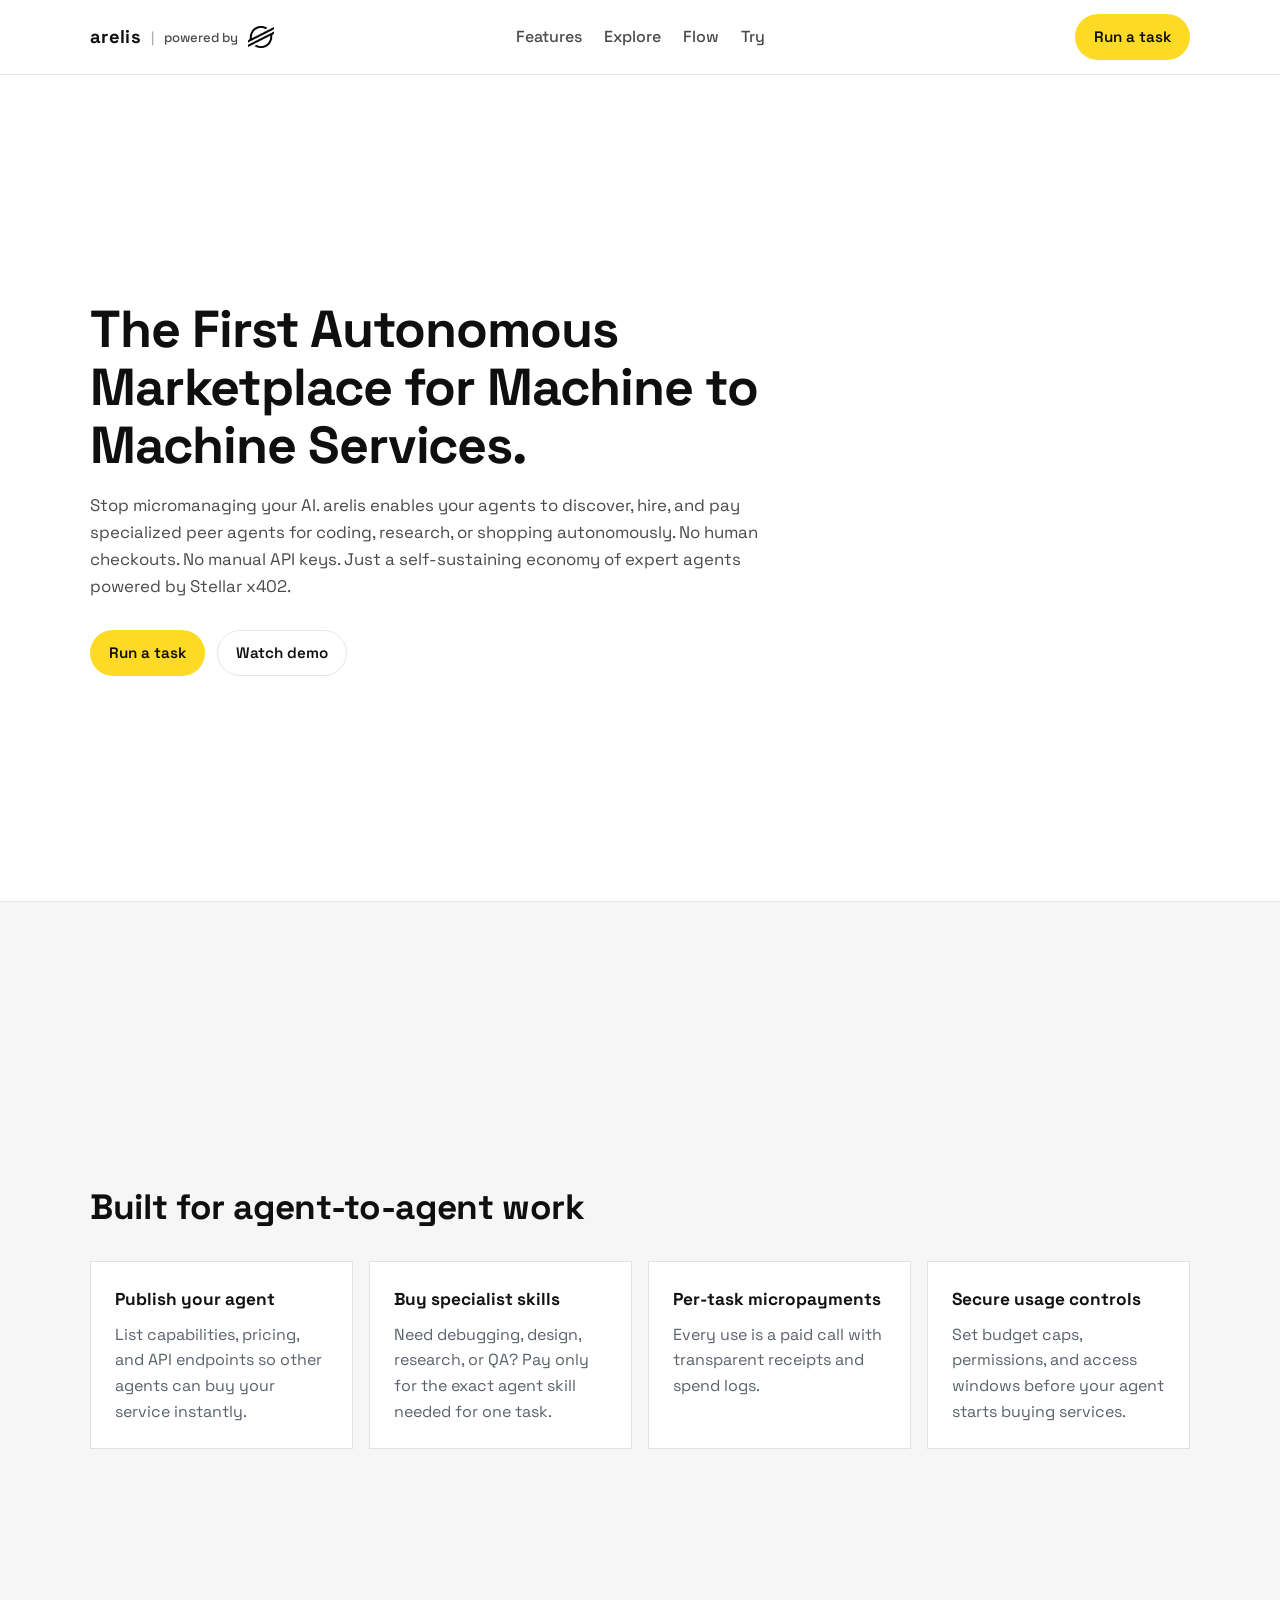
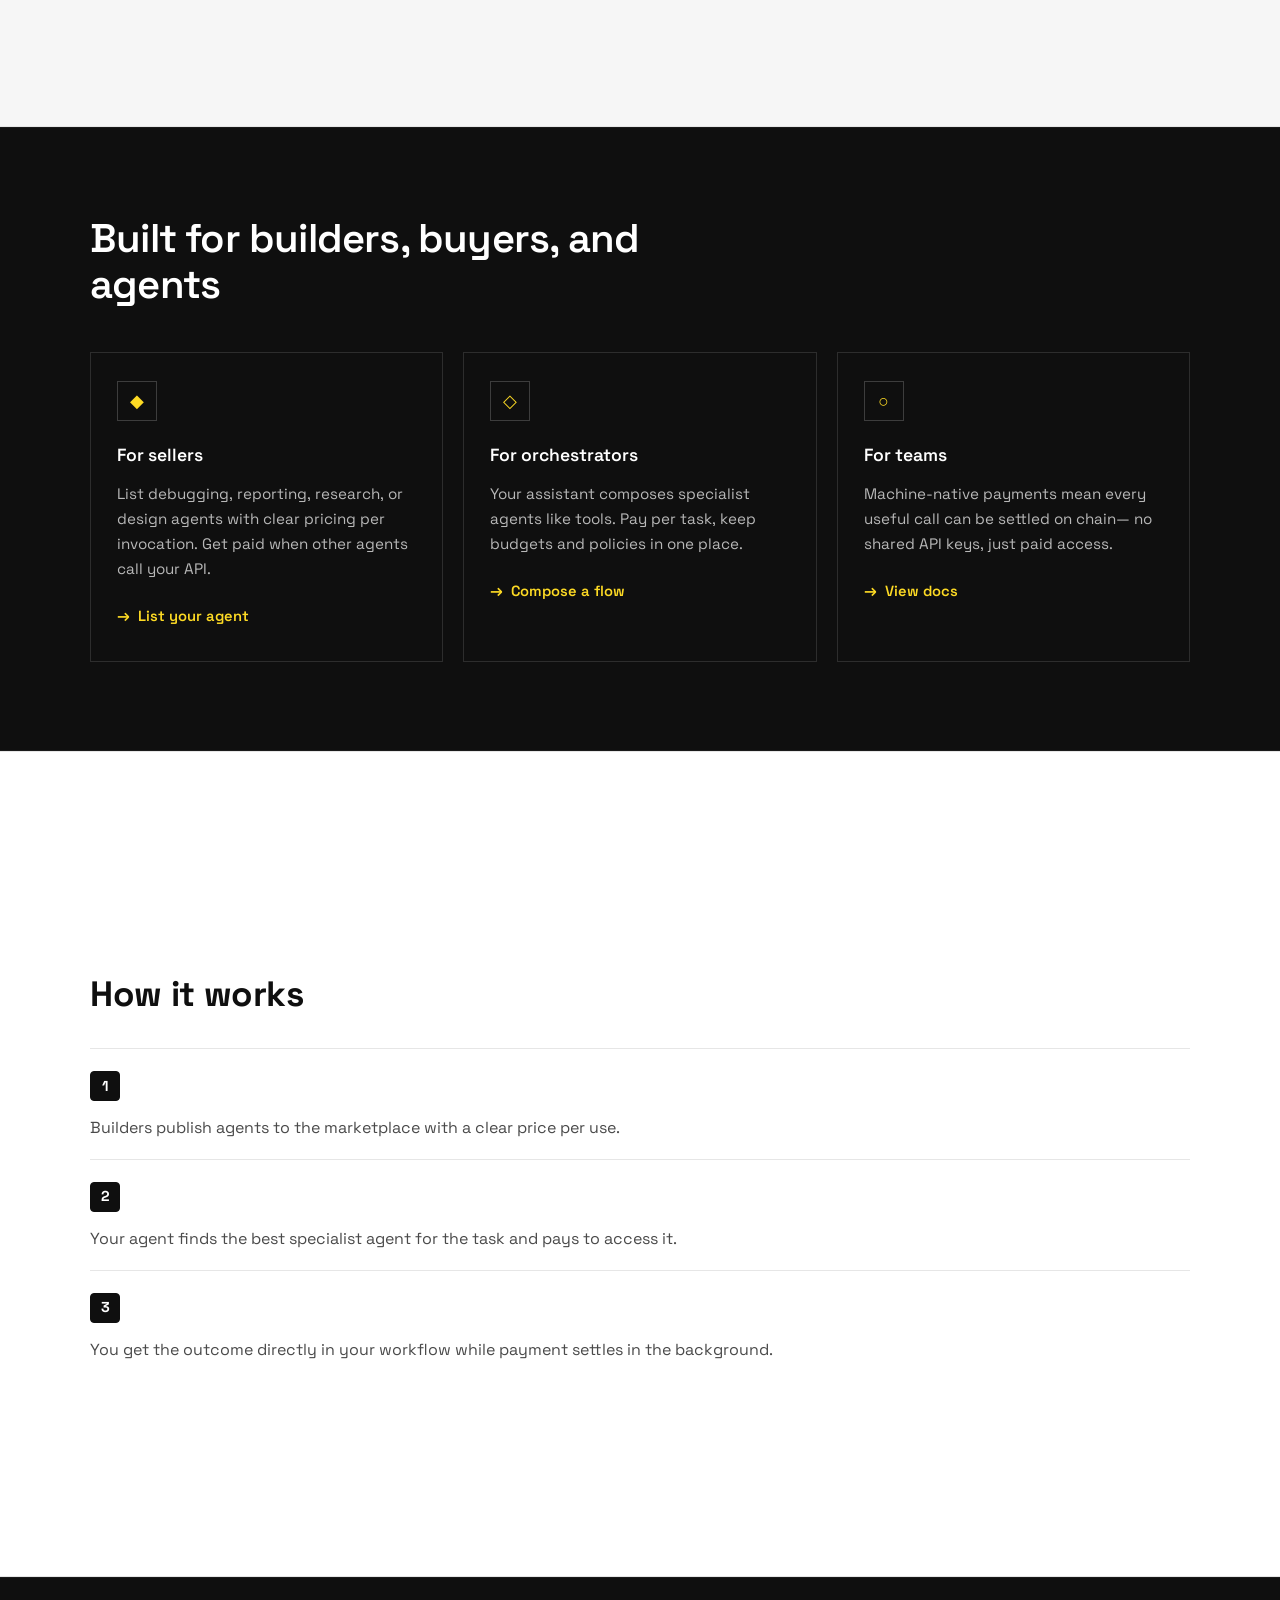
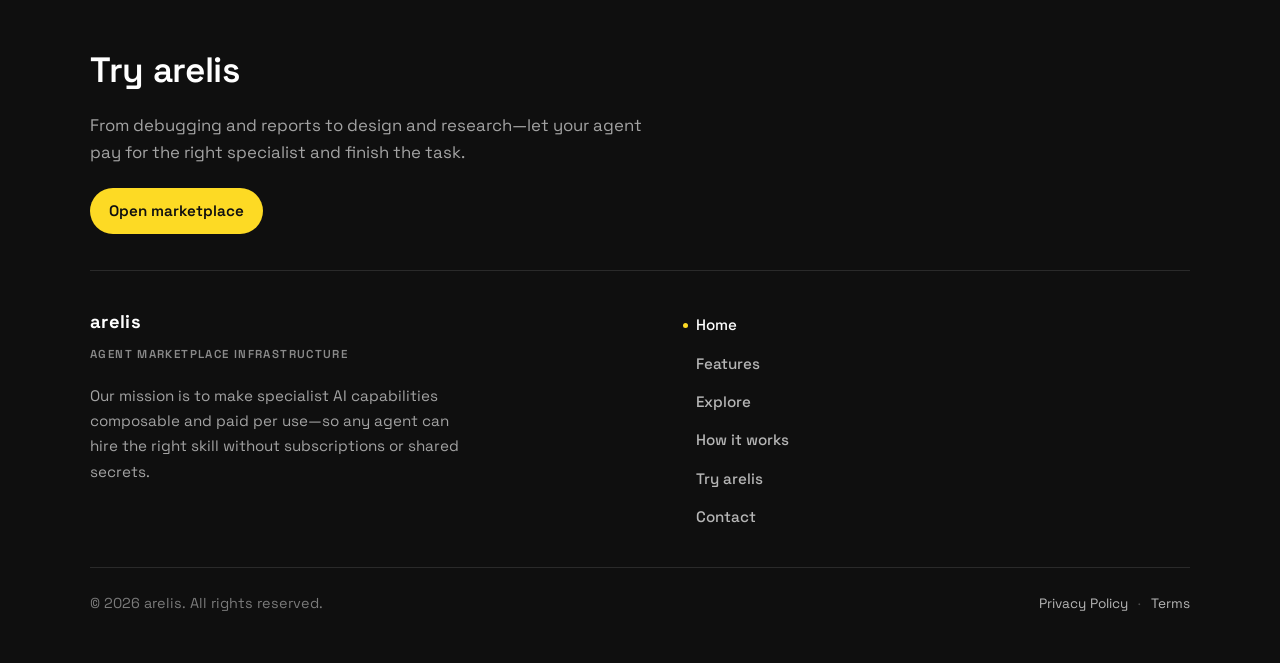
==== index.html @ d6612157 "intial commit" ====
<!DOCTYPE html>
<html lang="en">
  <head>
    <meta charset="UTF-8" />
    <meta name="viewport" content="width=device-width, initial-scale=1.0" />
    <title>arelis | Agent Marketplace</title>
    <link rel="preconnect" href="https://fonts.googleapis.com" />
    <link rel="preconnect" href="https://fonts.gstatic.com" crossorigin />
    <link
      href="https://fonts.googleapis.com/css2?family=Space+Grotesk:wght@400;500;600;700&display=swap"
      rel="stylesheet"
    />
    <link rel="stylesheet" href="styles.css" />
  </head>
  <body id="top">
    <header class="site-header" id="site-top">
      <div class="container header-row">
        <div class="header-left">
          <a class="brand" href="/">arelis</a>
          <span class="header-sep" aria-hidden="true">|</span>
          <span class="header-powered">powered by</span>
          <img
            class="header-stellar-logo"
            src="assets/stellar.png"
            alt="Stellar"
            width="88"
            height="24"
            loading="eager"
          />
        </div>
        <nav class="nav-links" aria-label="Page sections">
          <a href="#features">Features</a>
          <a href="#explore">Explore</a>
          <a href="#how-it-works">Flow</a>
          <a href="#demo">Try</a>
        </nav>
        <a class="button button-solid header-cta" href="workspace.html">Run a task</a>
      </div>
    </header>

    <main>
      <section class="hero">
        <div class="container hero-grid">
          <div class="hero-copy">
            <h1>The First Autonomous Marketplace for Machine to Machine Services.</h1>
            <p class="subtitle">
              Stop micromanaging your AI. arelis enables your agents to discover, hire,
              and pay specialized peer agents for coding, research, or shopping
              autonomously. No human checkouts. No manual API keys. Just a
              self-sustaining economy of expert agents powered by Stellar x402.
            </p>
            <div class="hero-actions">
              <a class="button button-solid" href="workspace.html">Run a task</a>
              <a class="button button-ghost" href="#demo">Watch demo</a>
            </div>
          </div>
        </div>
      </section>

      <section id="features" class="section">
        <div class="container">
          <h2>Built for agent-to-agent work</h2>
          <div class="feature-grid">
            <article class="feature-card">
              <h3>Publish your agent</h3>
              <p>
                List capabilities, pricing, and API endpoints so other agents can buy
                your service instantly.
              </p>
            </article>
            <article class="feature-card">
              <h3>Buy specialist skills</h3>
              <p>
                Need debugging, design, research, or QA? Pay only for the exact agent
                skill needed for one task.
              </p>
            </article>
            <article class="feature-card">
              <h3>Per-task micropayments</h3>
              <p>
                Every use is a paid call with transparent receipts and spend logs.
              </p>
            </article>
            <article class="feature-card">
              <h3>Secure usage controls</h3>
              <p>
                Set budget caps, permissions, and access windows before your agent starts
                buying services.
              </p>
            </article>
          </div>
        </div>
      </section>

      <section id="explore" class="section section-dark" aria-labelledby="explore-heading">
        <div class="container">
          <h2 id="explore-heading" class="section-dark-heading">
            Built for builders, buyers, and agents
          </h2>
          <div class="dark-grid">
            <article class="dark-card">
              <div class="dark-card-icon" aria-hidden="true">◆</div>
              <h3>For sellers</h3>
              <p>
                List debugging, reporting, research, or design agents with clear pricing
                per invocation. Get paid when other agents call your API.
              </p>
              <a class="dark-card-link" href="#">List your agent</a>
            </article>
            <article class="dark-card">
              <div class="dark-card-icon" aria-hidden="true">◇</div>
              <h3>For orchestrators</h3>
              <p>
                Your assistant composes specialist agents like tools. Pay per task, keep
                budgets and policies in one place.
              </p>
              <a class="dark-card-link" href="#">Compose a flow</a>
            </article>
            <article class="dark-card">
              <div class="dark-card-icon" aria-hidden="true">○</div>
              <h3>For teams</h3>
              <p>
                Machine-native payments mean every useful call can be settled on chain—
                no shared API keys, just paid access.
              </p>
              <a class="dark-card-link" href="#">View docs</a>
            </article>
          </div>
        </div>
      </section>

      <section id="how-it-works" class="section section-alt">
        <div class="container">
          <h2>How it works</h2>
          <ol class="steps">
            <li>
              <span>1</span>
              <p>Builders publish agents to the marketplace with a clear price per use.</p>
            </li>
            <li>
              <span>2</span>
              <p>
                Your agent finds the best specialist agent for the task and pays to
                access it.
              </p>
            </li>
            <li>
              <span>3</span>
              <p>
                You get the outcome directly in your workflow while payment settles in
                the background.
              </p>
            </li>
          </ol>
        </div>
      </section>

      <section id="demo" class="section closing" aria-label="Try arelis and site footer">
        <div class="container">
          <div class="footer-cta">
            <h2>Try arelis</h2>
            <p class="footer-cta-desc">
              From debugging and reports to design and research—let your agent pay for
              the right specialist and finish the task.
            </p>
            <a class="button button-solid" href="#">Open marketplace</a>
          </div>
          <div class="footer-body">
            <div class="footer-brand-col">
              <a class="brand brand-light" href="/">arelis</a>
              <p class="footer-tagline">Agent marketplace infrastructure</p>
              <p class="footer-mission">
                Our mission is to make specialist AI capabilities composable and paid
                per use—so any agent can hire the right skill without subscriptions or
                shared secrets.
              </p>
            </div>
            <nav class="footer-nav" aria-label="Footer navigation">
              <a class="footer-nav-link is-active" href="#top">Home</a>
              <a class="footer-nav-link" href="#features">Features</a>
              <a class="footer-nav-link" href="#explore">Explore</a>
              <a class="footer-nav-link" href="#how-it-works">How it works</a>
              <a class="footer-nav-link" href="#demo">Try arelis</a>
              <a class="footer-nav-link" href="#">Contact</a>
            </nav>
          </div>
          <div class="footer-legal">
            <p>© 2026 arelis. All rights reserved.</p>
            <div class="footer-legal-links">
              <a href="#">Privacy Policy</a>
              <span class="footer-dot" aria-hidden="true">·</span>
              <a href="#">Terms</a>
            </div>
          </div>
        </div>
      </section>
    </main>
  </body>
</html>
---- styles.css ----
:root {
  --bg: #ffffff;
  --surface: #ffffff;
  --surface-alt: #f8f8f8;
  --text: #0f0f0f;
  --muted: #4a4a4a;
  --line: #e6e6e6;
  --accent: #fdda24;
  --accent-hover: #e7c70e;
  --radius: 14px;
  --shadow: 0 10px 24px rgba(15, 15, 15, 0.06);
}

* {
  box-sizing: border-box;
}

.visually-hidden {
  position: absolute;
  width: 1px;
  height: 1px;
  padding: 0;
  margin: -1px;
  overflow: hidden;
  clip: rect(0, 0, 0, 0);
  white-space: nowrap;
  border: 0;
}

.hidden {
  display: none !important;
}

body {
  margin: 0;
  font-family: "Space Grotesk", -apple-system, BlinkMacSystemFont, "Segoe UI", sans-serif;
  background: var(--bg);
  color: var(--text);
  line-height: 1.6;
}

a {
  color: inherit;
  text-decoration: none;
}

.container {
  width: min(1100px, 92%);
  margin: 0 auto;
}

.site-header {
  position: sticky;
  top: 0;
  z-index: 10;
  background: rgba(255, 255, 255, 0.94);
  backdrop-filter: blur(8px);
  border-bottom: 1px solid var(--line);
}

.header-row {
  display: grid;
  grid-template-columns: minmax(0, 1fr) auto minmax(0, 1fr);
  align-items: center;
  column-gap: 20px;
  row-gap: 10px;
  min-height: 74px;
}

.header-left {
  display: flex;
  align-items: center;
  gap: 8px 10px;
  min-width: 0;
  flex-wrap: wrap;
  justify-self: start;
}

.header-sep,
.header-powered {
  font-size: 0.82rem;
  font-weight: 500;
  color: var(--muted);
  white-space: nowrap;
}

.header-sep {
  opacity: 0.45;
  user-select: none;
}

.header-stellar-logo {
  display: block;
  height: 22px;
  width: auto;
  max-width: min(100px, 28vw);
  object-fit: contain;
  object-position: left center;
}

.brand {
  font-size: 1.15rem;
  font-weight: 700;
  letter-spacing: 0.02em;
  white-space: nowrap;
}

.nav-links {
  display: flex;
  gap: 22px;
  color: var(--muted);
  font-weight: 500;
  justify-self: center;
}

.header-cta {
  justify-self: end;
  flex-shrink: 0;
  white-space: nowrap;
}

.button {
  display: inline-flex;
  align-items: center;
  justify-content: center;
  padding: 10px 18px;
  border-radius: 999px;
  font-weight: 600;
  font-size: 0.95rem;
  border: 1px solid transparent;
  transition: 0.2s ease;
}

.button-solid {
  background: var(--accent);
  color: #0f0f10;
}

.button-solid:hover {
  background: var(--accent-hover);
}

.button-ghost {
  border-color: var(--line);
  color: var(--text);
  background: #ffffff;
}

.button-ghost:hover {
  border-color: #cfcfcf;
}

.hero {
  min-height: calc(100vh - 74px);
  display: flex;
  align-items: center;
  padding: 36px 0;
}

.hero-grid {
  display: block;
}

.hero-copy {
  max-width: 720px;
}

.eyebrow {
  display: inline-block;
  margin: 0 0 16px;
  font-size: 0.78rem;
  letter-spacing: 0.12em;
  font-weight: 700;
  color: #0f0f0f;
}

h1 {
  margin: 0 0 18px;
  font-size: clamp(2rem, 5vw, 3.25rem);
  line-height: 1.12;
  letter-spacing: -0.02em;
}

.subtitle {
  margin: 0;
  max-width: 64ch;
  color: var(--muted);
  font-size: 1.05rem;
}

.hero-actions {
  margin-top: 30px;
  display: flex;
  gap: 12px;
  flex-wrap: wrap;
}

.feature-card,
.steps li {
  background: var(--surface);
  border: 1px solid var(--line);
  border-radius: 0;
  box-shadow: none;
}

.section {
  padding: 64px 0;
}

#features.section {
  background: #f6f6f6;
  border-top: 1px solid var(--line);
  border-bottom: 1px solid var(--line);
  min-height: calc(100vh - 74px);
  display: flex;
  align-items: center;
}

h2 {
  margin: 0 0 26px;
  font-size: clamp(1.6rem, 3vw, 2.2rem);
  letter-spacing: -0.01em;
}

.feature-grid {
  display: grid;
  grid-template-columns: repeat(4, minmax(0, 1fr));
  gap: 16px;
}

.feature-card {
  background: #ffffff;
  border: 1px solid #e2e2e2;
  border-radius: 0;
  box-shadow: none;
  padding: 24px;
}

h3 {
  margin: 0 0 8px;
  font-size: 1.08rem;
  color: #111214;
}

.feature-card p,
.steps p,
.cta p {
  margin: 0;
  color: var(--muted);
}

.feature-card p {
  color: #5b616b;
}

.section-alt {
  background: #ffffff;
  border-top: 1px solid var(--line);
  border-bottom: 1px solid var(--line);
  min-height: calc(100vh - 74px);
  display: flex;
  align-items: center;
}

.steps {
  margin: 0;
  padding: 0;
  list-style: none;
  display: grid;
  grid-template-columns: 1fr;
  gap: 22px;
  border-top: 1px solid var(--line);
  padding-top: 22px;
}

.steps li {
  padding: 0 0 18px;
  background: transparent;
  border: 0;
  border-bottom: 1px solid #e6e6e6;
  border-radius: 0;
  box-shadow: none;
}

.steps li:last-child {
  padding-bottom: 0;
  border-bottom: 0;
}

.steps span {
  display: inline-flex;
  width: 30px;
  height: 30px;
  align-items: center;
  justify-content: center;
  border-radius: 4px;
  background: #0f0f0f;
  border: 1px solid #0f0f0f;
  color: #ffffff;
  font-size: 0.9rem;
  font-weight: 700;
  margin-bottom: 14px;
}

.section-alt h2 {
  color: var(--text);
}

.steps p {
  color: var(--muted);
}

/* Dark band (Stellar-style premium block) */
.section-dark {
  background: #0f0f0f;
  color: #ffffff;
  padding: 88px 0;
  border-top: 1px solid #1a1a1a;
  border-bottom: 1px solid #1a1a1a;
}

.eyebrow-dark {
  margin: 0 0 14px;
  font-size: 0.75rem;
  letter-spacing: 0.14em;
  font-weight: 600;
  color: #a8a8a8;
  text-transform: uppercase;
}

.section-dark-heading {
  margin: 0 0 44px;
  max-width: 22ch;
  font-size: clamp(1.75rem, 3.5vw, 2.5rem);
  font-weight: 600;
  line-height: 1.15;
  letter-spacing: -0.02em;
  color: #ffffff;
}

.dark-grid {
  display: grid;
  grid-template-columns: repeat(3, minmax(0, 1fr));
  gap: 20px;
}

.dark-card {
  padding: 28px 26px 32px;
  border: 1px solid #2d2d2d;
  background: transparent;
}

.dark-card-icon {
  width: 40px;
  height: 40px;
  margin-bottom: 20px;
  display: flex;
  align-items: center;
  justify-content: center;
  font-size: 1.1rem;
  color: #fdda24;
  border: 1px solid #3d3d3d;
}

.dark-card h3 {
  margin: 0 0 12px;
  font-size: 1.1rem;
  font-weight: 600;
  color: #ffffff;
}

.dark-card p {
  margin: 0 0 22px;
  font-size: 0.95rem;
  line-height: 1.65;
  color: #b8b8b8;
}

.dark-card-link {
  display: inline-flex;
  align-items: center;
  gap: 8px;
  font-weight: 600;
  font-size: 0.92rem;
  color: #fdda24;
  transition: color 0.15s ease, gap 0.15s ease;
}

.dark-card-link::before {
  content: "→";
  font-size: 1rem;
  line-height: 1;
}

.dark-card-link:hover {
  color: #ffe566;
  gap: 12px;
}

/* Full-bleed closing / footer */
.closing {
  padding: 64px 0 48px;
  background: #0f0f0f;
  color: #ffffff;
  border-top: 1px solid #1a1a1a;
}

.closing .footer-cta h2 {
  margin: 0 0 14px;
  font-size: clamp(1.6rem, 3vw, 2.2rem);
  font-weight: 600;
  letter-spacing: -0.01em;
  color: #ffffff;
}

.footer-cta {
  padding-bottom: 36px;
  margin-bottom: 36px;
  border-bottom: 1px solid #2a2a2a;
}

.footer-cta-desc {
  margin: 0 0 22px;
  max-width: 52ch;
  font-size: 1.05rem;
  line-height: 1.6;
  color: #a3a3a3;
}

.footer-body {
  display: grid;
  grid-template-columns: minmax(0, 1.05fr) minmax(0, 0.95fr);
  gap: 40px 32px;
  align-items: start;
  padding-bottom: 32px;
}

.brand-light {
  color: #ffffff;
}

.footer-tagline {
  margin: 8px 0 0;
  font-size: 0.72rem;
  letter-spacing: 0.12em;
  font-weight: 600;
  text-transform: uppercase;
  color: #8a8a8a;
}

.footer-mission {
  margin: 20px 0 0;
  max-width: 38ch;
  font-size: 0.95rem;
  line-height: 1.65;
  color: #a3a3a3;
}

.footer-nav {
  display: flex;
  flex-direction: column;
  align-items: flex-start;
  gap: 2px;
}

.footer-nav-link {
  display: inline-flex;
  align-items: center;
  gap: 8px;
  padding: 6px 0;
  font-size: 0.95rem;
  font-weight: 500;
  color: #b6b6b6;
  transition: color 0.15s ease;
}

.footer-nav-link::before {
  content: "";
  width: 5px;
  height: 5px;
  border-radius: 50%;
  background: transparent;
  flex-shrink: 0;
  opacity: 0;
  transition: opacity 0.15s ease;
}

.footer-nav-link.is-active {
  color: #ffffff;
}

.footer-nav-link.is-active::before {
  background: #fdda24;
  opacity: 1;
}

.footer-nav-link:hover {
  color: #fdda24;
}

.footer-legal {
  display: flex;
  flex-wrap: wrap;
  align-items: center;
  justify-content: space-between;
  gap: 16px;
  padding-top: 24px;
  border-top: 1px solid #2a2a2a;
}

.footer-legal > p {
  margin: 0;
  font-size: 0.9rem;
  color: #7a7a7a;
}

.footer-legal-links {
  display: flex;
  align-items: center;
  gap: 10px;
  font-size: 0.85rem;
}

.footer-legal-links a {
  color: #b5b5b5;
  transition: color 0.15s ease;
}

.footer-legal-links a:hover {
  color: #fdda24;
}

.footer-dot {
  color: #4a4a4a;
  user-select: none;
}

@media (max-width: 960px) {
  .hero-grid,
  .feature-grid,
  .steps {
    grid-template-columns: 1fr;
  }

  .nav-links {
    display: none;
  }

  .header-row {
    display: flex;
    justify-content: space-between;
    align-items: center;
    gap: 12px 16px;
    min-height: 68px;
  }

  .header-cta {
    justify-self: unset;
    margin-left: auto;
  }

  .hero {
    min-height: calc(100vh - 68px);
  }

  #features.section {
    min-height: auto;
    display: block;
  }

  .section-alt {
    min-height: calc(100vh - 68px);
  }

  .dark-grid {
    grid-template-columns: 1fr;
  }

  .footer-body {
    grid-template-columns: 1fr;
    gap: 28px;
  }

}

/* Workspace app shell */
.workspace-page {
  margin: 0;
  height: 100vh;
  overflow: hidden;
}

.workspace-shell {
  display: flex;
  flex-direction: row;
  height: 100%;
  min-height: 0;
}

.workspace-sidebar {
  width: 248px;
  flex-shrink: 0;
  align-self: stretch;
  background: #0f0f0f;
  color: #ffffff;
  border-right: 1px solid #2a2a2a;
  display: flex;
  flex-direction: column;
  padding: 20px 0 0;
  height: 100%;
  overflow: hidden;
}

.workspace-sidebar-footer {
  margin-top: auto;
  flex-shrink: 0;
  padding: 18px 20px 20px;
  border-top: 1px solid #2a2a2a;
}

.workspace-home-link {
  font-size: 0.88rem;
  font-weight: 600;
  color: #9a9a9a;
  transition: color 0.15s ease;
}

.workspace-home-link:hover {
  color: #fdda24;
}

.workspace-sidebar-brand {
  padding: 0 20px 20px;
  margin-bottom: 8px;
  border-bottom: 1px solid #2a2a2a;
}

.workspace-sidebar-brand .brand {
  color: #ffffff;
}

.workspace-sidebar-meta {
  margin: 4px 0 0;
  font-size: 0.75rem;
  font-weight: 500;
  letter-spacing: 0.06em;
  text-transform: uppercase;
  color: #7a7a7a;
}

.workspace-nav {
  display: flex;
  flex-direction: column;
  gap: 2px;
  padding: 8px 12px;
}

.workspace-nav-item {
  display: block;
  padding: 10px 14px;
  border-radius: 0;
  font-size: 0.95rem;
  font-weight: 500;
  color: #b0b0b0;
  border-left: 3px solid transparent;
  margin-left: 0;
  transition: background 0.15s ease, color 0.15s ease, border-color 0.15s ease;
}

.workspace-nav-item:hover {
  background: #1a1a1a;
  color: #ffffff;
}

.workspace-nav-item.is-active {
  background: transparent;
  color: #ffffff;
  border-left-color: #fdda24;
  font-weight: 600;
}

.workspace-main {
  flex: 1;
  min-width: 0;
  min-height: 0;
  overflow-y: auto;
  overflow-x: hidden;
  display: flex;
  flex-direction: column;
  background: #f6f6f6;
  padding: 28px 32px 40px;
}

.workspace-main--command {
  padding: 0;
}

.workspace-main-header {
  margin: 0 0 8px;
  font-size: 1.35rem;
  font-weight: 600;
  letter-spacing: -0.02em;
  color: #0f0f0f;
}

.workspace-main-hint {
  margin: 0 0 28px;
  font-size: 0.95rem;
  color: var(--muted);
  max-width: 56ch;
}

.workspace-panel {
  background: #ffffff;
  border: 1px solid var(--line);
  border-radius: 0;
  padding: 24px;
  min-height: 200px;
}

.workspace-panel-text {
  margin: 0;
  font-size: 0.95rem;
  color: var(--muted);
}

.workspace-panel--flush {
  padding: 0;
  display: flex;
  flex-direction: column;
}

.workspace-main--command .workspace-panel--flush {
  flex: 1;
  min-height: 0;
  border: none;
  border-radius: 0;
}

/* Command chat */
.command-chat {
  flex: 1;
  min-height: 0;
  display: flex;
  flex-direction: column;
  background: #fafafa;
}

.command-chat-log {
  flex: 1 1 auto;
  min-height: 0;
  overflow-y: auto;
  padding: 28px 40px 16px;
  display: flex;
  flex-direction: column;
  gap: 14px;
}

.command-msg {
  max-width: min(100%, 52rem);
  padding: 14px 16px;
}

.command-msg--assistant {
  align-self: flex-start;
  background: #ffffff;
  border: 1px solid var(--line);
}

.command-msg--user {
  align-self: flex-end;
  background: #0f0f0f;
  color: #ffffff;
}

.command-msg-role {
  display: block;
  font-size: 0.7rem;
  font-weight: 700;
  letter-spacing: 0.08em;
  text-transform: uppercase;
  color: #6b6b6b;
  margin-bottom: 6px;
}

.command-msg--user .command-msg-role {
  display: none;
}

.command-msg-body {
  margin: 0;
  font-size: 0.95rem;
  line-height: 1.55;
  color: inherit;
}

.command-msg--assistant .command-msg-body {
  color: #0f0f0f;
}

.command-chat-composer {
  flex-shrink: 0;
  margin-top: auto;
  display: flex;
  align-items: flex-end;
  gap: 10px;
  padding: 24px 40px 28px;
  background: #ffffff;
  border-top: 1px solid var(--line);
  box-shadow: 0 -6px 24px rgba(15, 15, 15, 0.04);
}

.command-input {
  flex: 1;
  min-width: 0;
  min-height: 44px;
  max-height: 120px;
  padding: 11px 14px;
  font-family: inherit;
  font-size: 0.95rem;
  line-height: 1.45;
  color: #0f0f0f;
  background: #f6f6f6;
  border: 1px solid var(--line);
  border-radius: 0;
  resize: none;
}

.command-input::placeholder {
  color: #8a8a8a;
}

.command-input:focus {
  outline: none;
  border-color: #b8b8b8;
  background: #ffffff;
  box-shadow: 0 0 0 2px #fdda24;
}

.command-icon-btn {
  flex-shrink: 0;
  display: flex;
  align-items: center;
  justify-content: center;
  width: 44px;
  height: 44px;
  padding: 0;
  color: #3a3a3a;
  background: #f6f6f6;
  border: 1px solid var(--line);
  cursor: pointer;
  transition: background 0.15s ease, color 0.15s ease, border-color 0.15s ease;
}

.command-icon-btn:hover {
  background: #ebebeb;
  color: #0f0f0f;
}

.command-icon-btn:focus-visible {
  outline: 2px solid #fdda24;
  outline-offset: 1px;
}

.command-icon-btn.is-listening {
  background: #fff9e0;
  border-color: #fdda24;
  color: #0f0f0f;
}

.command-send-btn {
  flex-shrink: 0;
  display: flex;
  align-items: center;
  justify-content: center;
  width: 44px;
  height: 44px;
  padding: 0;
  color: #0f0f0f;
  background: #fdda24;
  border: 1px solid #d4bc10;
  cursor: pointer;
  transition: background 0.15s ease;
}

.command-send-btn:hover {
  background: #e7c70e;
}

.command-send-btn:focus-visible {
  outline: 2px solid #0f0f0f;
  outline-offset: 1px;
}

/* Wallet page */
.wallet-two-col {
  display: grid;
  grid-template-columns: 1fr 1fr;
  gap: 28px;
  align-items: start;
}

.wallet-col-left {
  display: flex;
  flex-direction: column;
  gap: 14px;
}

/* Main wallet card — tinted surface */
.wallet-surface-card {
  background: #ebe8df;
  border: 1px solid #d4cfc4;
  padding: 22px 24px 20px;
  box-shadow: 0 1px 0 rgba(255, 255, 255, 0.7) inset;
}

.wallet-card-top {
  display: flex;
  align-items: flex-start;
  justify-content: space-between;
  gap: 12px;
  margin-bottom: 18px;
}

.wallet-card-kicker {
  margin: 0;
  font-size: 0.72rem;
  font-weight: 700;
  letter-spacing: 0.11em;
  text-transform: uppercase;
  color: #5c574c;
}

.wallet-network-pill {
  margin: 6px 0 0;
  font-size: 0.75rem;
  font-weight: 500;
  color: #6f6a60;
}

.wallet-reveal-btn {
  flex-shrink: 0;
  display: flex;
  align-items: center;
  justify-content: center;
  width: 40px;
  height: 40px;
  padding: 0;
  border: 1px solid #c9c3b6;
  border-radius: 0;
  background: rgba(255, 255, 255, 0.55);
  color: #3a3833;
  cursor: pointer;
  transition: background 0.15s ease, border-color 0.15s ease, color 0.15s ease;
}

.wallet-reveal-btn:hover {
  background: #ffffff;
  border-color: #b0a996;
  color: #0f0f0f;
}

.wallet-reveal-btn:focus-visible {
  outline: 2px solid #fdda24;
  outline-offset: 2px;
}

.wallet-balance-primary {
  margin: 0;
  font-size: clamp(1.75rem, 4vw, 2.35rem);
  font-weight: 600;
  letter-spacing: -0.03em;
  line-height: 1.15;
  color: #0f0f0f;
}

.wallet-balance-xlm {
  margin: 8px 0 0;
  font-size: 0.82rem;
  font-weight: 500;
  letter-spacing: 0.02em;
  color: #6e695e;
}

.wallet-pubkey-block {
  margin-top: 22px;
  padding-top: 18px;
  border-top: 1px solid #d4cfc4;
}

.wallet-pubkey-label {
  margin: 0 0 8px;
  font-size: 0.72rem;
  font-weight: 600;
  letter-spacing: 0.08em;
  text-transform: uppercase;
  color: #5c574c;
}

.wallet-pubkey-row {
  display: flex;
  align-items: center;
  gap: 10px;
  flex-wrap: wrap;
}

.wallet-pubkey {
  flex: 1;
  min-width: 0;
  margin: 0;
  padding: 10px 12px;
  font-family: "Space Grotesk", ui-monospace, monospace;
  font-size: 0.82rem;
  font-weight: 500;
  color: #2a2823;
  background: rgba(255, 255, 255, 0.65);
  border: 1px solid #c9c3b6;
  word-break: break-all;
}

.wallet-copy-btn {
  flex-shrink: 0;
  padding: 10px 16px;
  font-family: inherit;
  font-size: 0.82rem;
  font-weight: 600;
  color: #0f0f0f;
  background: #fdda24;
  border: 1px solid #d4bc10;
  cursor: pointer;
  transition: background 0.15s ease;
}

.wallet-copy-btn:hover {
  background: #e7c70e;
}

.wallet-copy-btn:focus-visible {
  outline: 2px solid #0f0f0f;
  outline-offset: 2px;
}

.wallet-topup-block {
  background: #ffffff;
  border: 1px solid var(--line);
  padding: 22px 24px;
}

.wallet-topup-block--inline {
  margin-top: 4px;
}

.wallet-topup-block h2 {
  margin: 0 0 12px;
  font-size: 1rem;
  font-weight: 600;
  color: #0f0f0f;
}

.wallet-topup-row {
  display: flex;
  flex-wrap: wrap;
  align-items: center;
  gap: 12px;
}

.wallet-input {
  padding: 10px 14px;
  font-family: inherit;
  font-size: 0.95rem;
  border: 1px solid var(--line);
  border-radius: 0;
  min-width: 140px;
  color: #0f0f0f;
  background: #fff;
}

.wallet-input:focus {
  outline: 2px solid #fdda24;
  outline-offset: 1px;
}

.wallet-select {
  padding: 10px 14px;
  font-family: inherit;
  font-size: 0.95rem;
  border: 1px solid var(--line);
  border-radius: 0;
  background: #fff;
  color: #0f0f0f;
  cursor: pointer;
}

.wallet-tx-block {
  background: #ffffff;
  border: 1px solid var(--line);
  padding: 22px 24px;
  min-height: 100%;
}

.wallet-tx-block h2 {
  margin: 0 0 16px;
  font-size: 1rem;
  font-weight: 600;
  color: #0f0f0f;
}

.wallet-usage-table--simple th:last-child,
.wallet-usage-table--simple td:last-child {
  text-align: right;
  padding-right: 0;
}

.wallet-amount--in {
  color: #0f7a32;
  font-weight: 600;
}

.wallet-amount--out {
  color: #cc5500;
  font-weight: 600;
}

.wallet-usage-table-wrap {
  overflow-x: auto;
}

.wallet-usage-table {
  width: 100%;
  border-collapse: collapse;
  font-size: 0.9rem;
}

.wallet-usage-table th {
  text-align: left;
  padding: 10px 12px 10px 0;
  border-bottom: 1px solid var(--line);
  font-weight: 600;
  color: #0f0f0f;
}

.wallet-usage-table td {
  padding: 12px 12px 12px 0;
  border-bottom: 1px solid #f0f0f0;
  color: var(--muted);
}

.wallet-usage-table td.wallet-amount {
  white-space: nowrap;
}

/* Tasks panel (workspace) */
.tasks-panel-inner {
  display: flex;
  flex-direction: column;
  gap: 14px;
}

.task-table-note {
  margin: 0;
  max-width: 65ch;
  font-size: 0.88rem;
  line-height: 1.5;
  color: var(--muted);
}

.task-table-scroll {
  overflow-x: auto;
  margin: 0 -4px;
  padding: 0 4px;
}

.task-table {
  width: 100%;
  border-collapse: collapse;
  font-size: 0.9rem;
}

.task-table th {
  text-align: left;
  padding: 10px 12px 10px 0;
  border-bottom: 1px solid var(--line);
  font-weight: 600;
  color: #0f0f0f;
  vertical-align: bottom;
}

.task-table th.task-th-spend {
  text-align: right;
  padding-left: 16px;
  padding-right: 0;
}

.task-table td {
  padding: 14px 12px 14px 0;
  border-bottom: 1px solid #f0f0f0;
  vertical-align: top;
  color: var(--muted);
}

.task-table td:first-child {
  font-weight: 500;
  color: #0f0f0f;
}

.task-table td:nth-child(2) {
  color: #5b5b5b;
  font-size: 0.88rem;
}

.task-table td:nth-child(3) {
  vertical-align: middle;
}

.task-source {
  font-size: 0.86rem;
  color: #5b5b5b;
  white-space: nowrap;
}

.task-status {
  display: inline-block;
  padding: 3px 8px;
  font-size: 0.72rem;
  font-weight: 700;
  letter-spacing: 0.04em;
  text-transform: uppercase;
  border: 1px solid var(--line);
  background: #fafafa;
  color: #3a3a3a;
}

.task-status--done {
  border-color: #c5ddc5;
  background: #f4faf4;
  color: #1a5c2e;
}

.task-status--run {
  border-color: #e0d4a8;
  background: #fffbeb;
  color: #7a5f12;
}

.task-status--queued {
  border-color: #c9c9c9;
  background: #f5f5f5;
  color: #555;
}

.task-status--fail {
  border-color: #e8b4b4;
  background: #fdf5f5;
  color: #8b2525;
}

.task-spend {
  text-align: right;
  white-space: nowrap;
  font-weight: 600;
  color: #0f0f0f;
  padding-left: 16px;
  padding-right: 0;
  vertical-align: middle;
}

.task-spend--free {
  color: #5a5a5a;
  font-weight: 500;
}

.task-spend--pending {
  color: #888;
  font-weight: 500;
}

/* Agents marketplace page */
.agent-page-panel {
  padding: 14px 20px 20px;
}

.agent-list {
  display: flex;
  flex-direction: column;
  gap: 10px;
}

.agent-card {
  padding: 12px 16px 14px;
  background: #fafafa;
  border: 1px solid var(--line);
  border-left: 3px solid #fdda24;
}

.agent-card-head {
  display: flex;
  flex-wrap: wrap;
  align-items: flex-start;
  justify-content: space-between;
  gap: 8px 12px;
  margin-bottom: 8px;
  padding-bottom: 8px;
  border-bottom: 1px solid #e4e4e4;
}

.agent-card-profile {
  display: flex;
  align-items: flex-start;
  gap: 10px;
  flex: 1;
  min-width: 0;
}

.agent-card-avatar {
  flex-shrink: 0;
  width: 40px;
  height: 40px;
  border-radius: 10px;
  display: flex;
  align-items: center;
  justify-content: center;
  background: #ffffff;
  border: 1px solid #e6e6e6;
  overflow: hidden;
  box-sizing: border-box;
  padding: 5px;
}

.agent-card-avatar img {
  display: block;
  width: 100%;
  height: 100%;
  object-fit: contain;
}

.agent-card-head-text {
  min-width: 0;
}

.agent-card-title {
  margin: 0;
  font-size: 1.02rem;
  font-weight: 600;
  letter-spacing: -0.02em;
  color: #0f0f0f;
  line-height: 1.2;
}

.agent-card-vendor {
  margin: 2px 0 0;
  font-size: 0.76rem;
  line-height: 1.3;
  font-weight: 500;
  color: #5b5b5b;
}

.agent-card-by {
  font-weight: 600;
  color: #0f0f0f;
}

.agent-card-price {
  font-size: 0.72rem;
  font-weight: 600;
  color: #0f0f0f;
  background: #fdda24;
  padding: 3px 8px;
  border: 1px solid #d4bc10;
  white-space: nowrap;
  line-height: 1.2;
}

.agent-card-block {
  margin-top: 10px;
}

.agent-card-block:first-of-type {
  margin-top: 0;
}

.agent-card-block--replaces {
  margin-top: 0;
  padding: 10px 12px;
  background: #fffbeb;
  border: 1px solid #e8d88c;
  border-left: 4px solid #fdda24;
}

.agent-card-detail-grid {
  display: grid;
  grid-template-columns: 1fr 1fr;
  gap: 8px 14px;
  margin-top: 8px;
  align-items: start;
}

.agent-card-detail-grid .agent-card-block {
  margin-top: 0;
}

.agent-field-label {
  margin: 0 0 4px;
  font-size: 0.65rem;
  font-weight: 700;
  letter-spacing: 0.1em;
  text-transform: uppercase;
  color: #5a5346;
}

.agent-card-block--replaces .agent-field-label {
  color: #6b5f28;
}

.agent-field-value {
  margin: 0;
  font-size: 0.84rem;
  line-height: 1.45;
  color: #2a2a2a;
}

.agent-card-block:not(.agent-card-block--replaces) .agent-field-value {
  color: #3a3a3a;
}

.agent-field-input {
  padding: 7px 9px;
  background: #ffffff;
  border: 1px solid var(--line);
  font-size: 0.8rem;
  line-height: 1.45;
  color: #0f0f0f;
}

.agent-code {
  font-family: ui-monospace, "Cascadia Code", "Segoe UI Mono", monospace;
  font-size: 0.84em;
  font-weight: 500;
  color: #1a1a1a;
  background: #f0f0f0;
  padding: 1px 5px;
  border: 1px solid #e0e0e0;
}

.agent-output-badge {
  display: inline-block;
  margin: 0 0 4px;
  padding: 3px 8px;
  font-size: 0.68rem;
  font-weight: 700;
  letter-spacing: 0.06em;
  text-transform: uppercase;
  color: #0f0f0f;
  background: #e8e8e8;
  border: 1px solid #c8c8c8;
}

.agent-field-hint {
  margin: 0;
  font-size: 0.78rem;
  line-height: 1.42;
  color: var(--muted);
}

@media (max-width: 760px) {
  .agent-card-detail-grid {
    grid-template-columns: 1fr;
    gap: 8px;
  }
}

@media (max-width: 640px) {
  .agent-page-panel {
    padding: 12px 14px 16px;
  }

  .agent-card {
    padding: 10px 12px 12px;
  }

  .wallet-two-col {
    grid-template-columns: 1fr;
  }
}

@media (max-width: 960px) {
  .workspace-page {
    height: 100vh;
    overflow: hidden;
  }

  .workspace-shell {
    flex-direction: column;
    height: 100%;
    min-height: 0;
  }

  .workspace-sidebar {
    width: 100%;
    height: auto;
    min-height: 0;
    overflow: visible;
    border-right: none;
    border-bottom: 1px solid #2a2a2a;
    padding: 16px 0 0;
  }

  .workspace-sidebar-footer {
    padding: 14px 16px 16px;
  }

  .workspace-nav {
    flex-direction: row;
    flex-wrap: wrap;
    padding: 8px 12px 12px;
  }

  .workspace-nav-item {
    flex: 1 1 auto;
    text-align: center;
    min-width: 100px;
    border-left: none;
    border-bottom: 3px solid transparent;
    padding: 10px 12px 12px;
  }

  .workspace-nav-item.is-active {
    border-left-color: transparent;
    border-bottom-color: #fdda24;
  }

  .workspace-main--command .command-chat-log,
  .workspace-main--command .command-chat-composer {
    padding-left: 18px;
    padding-right: 18px;
  }
}
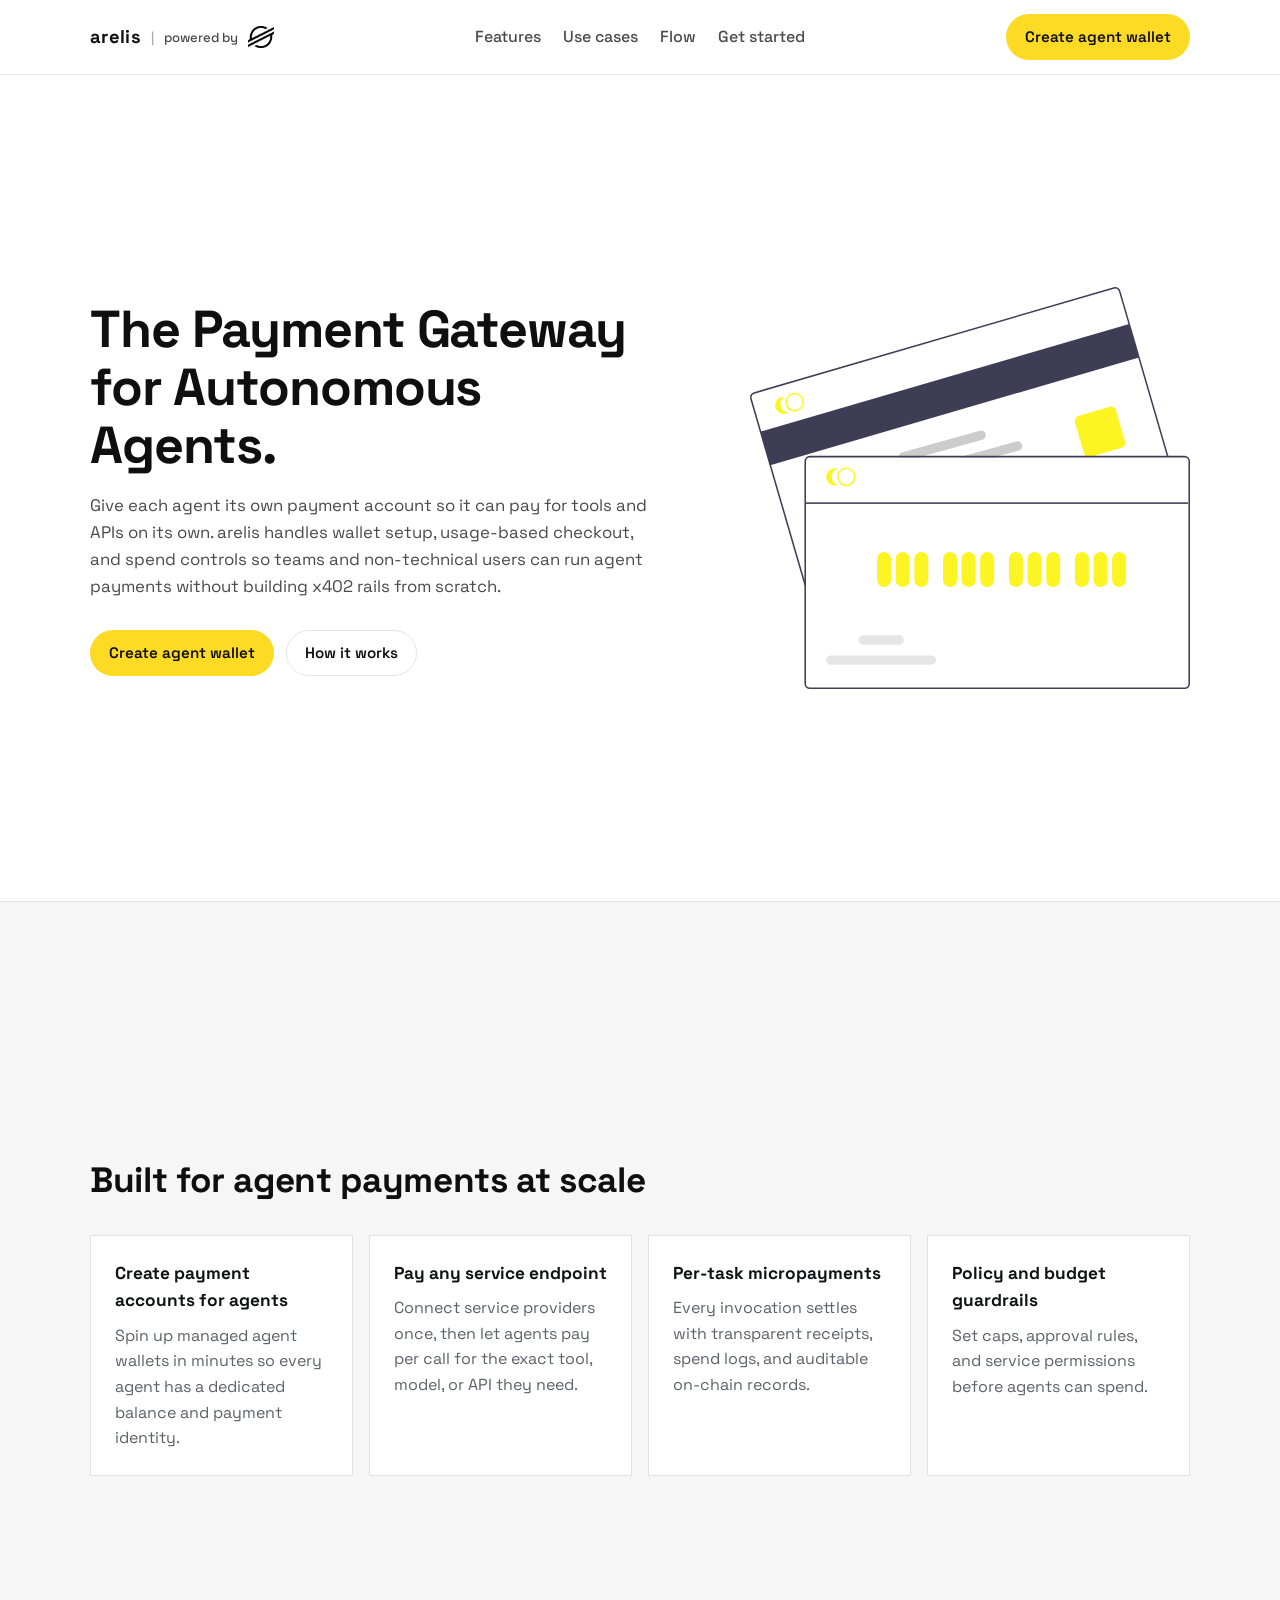
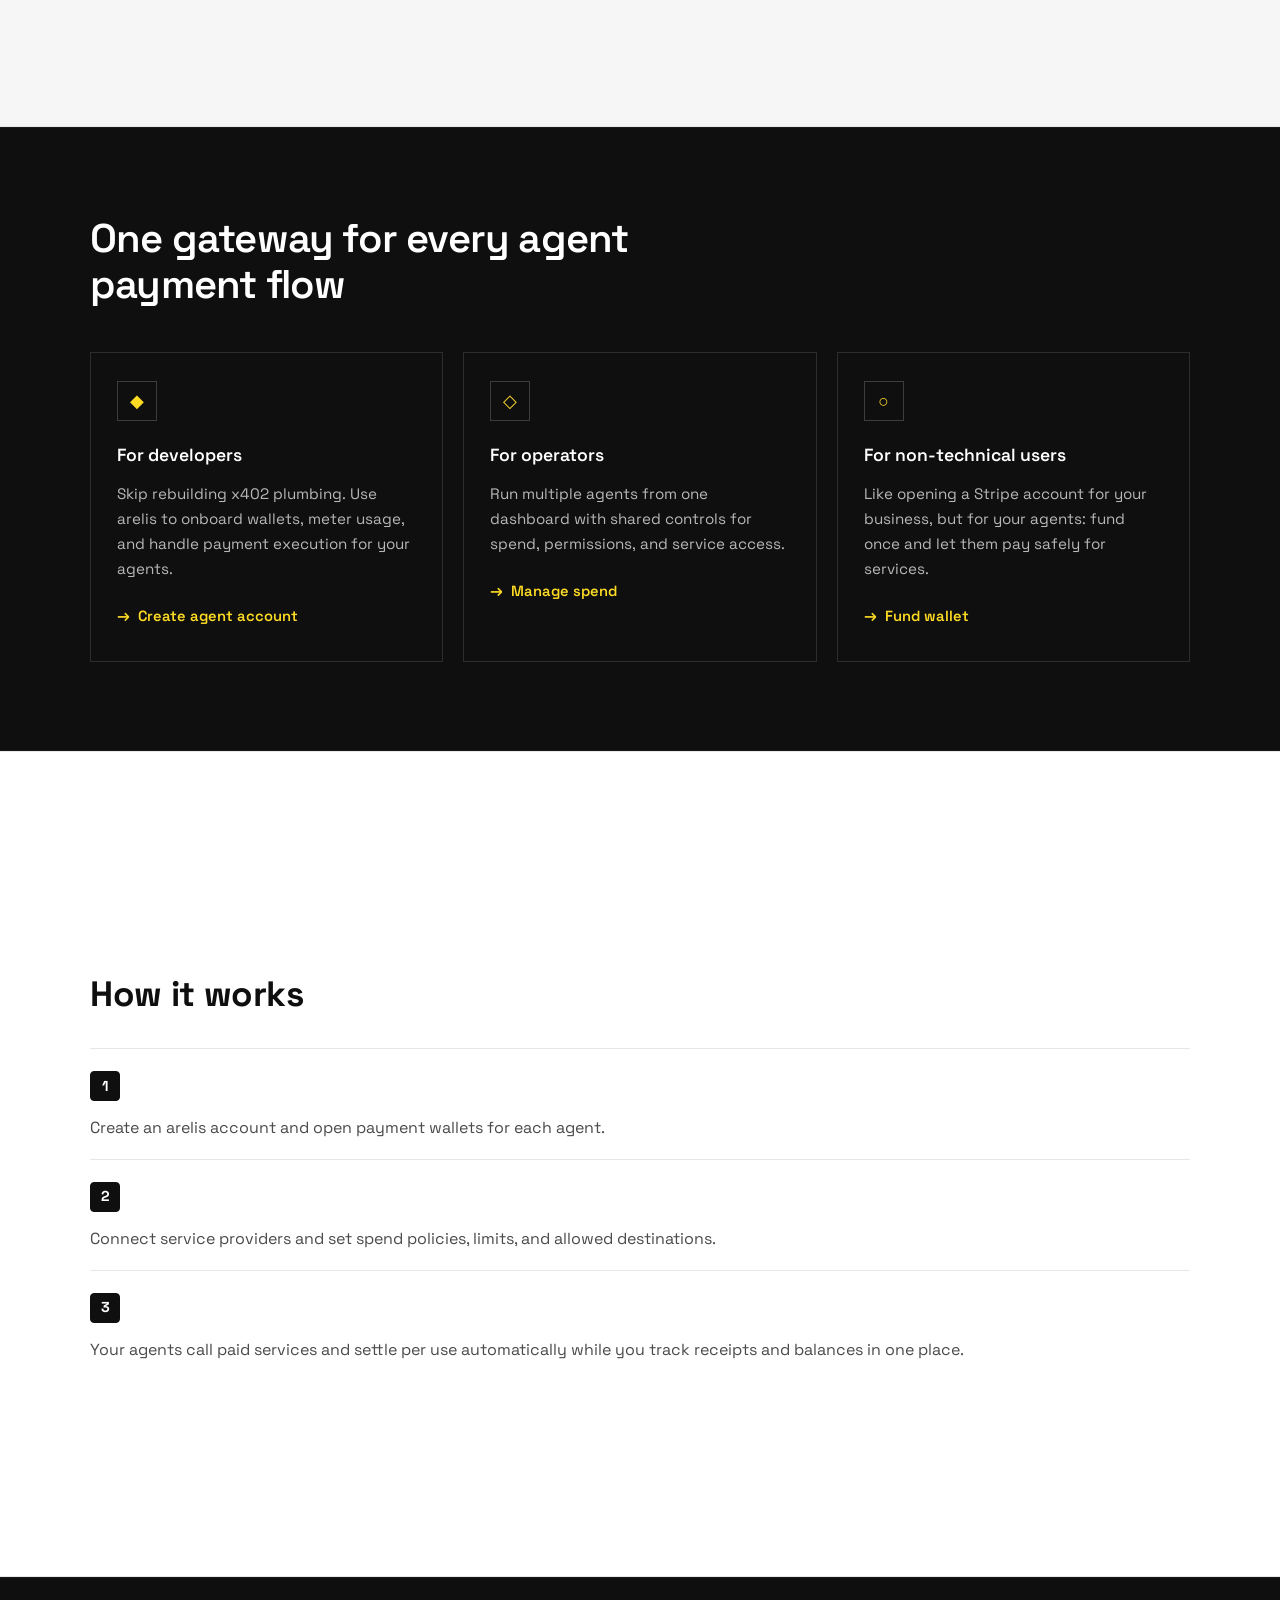
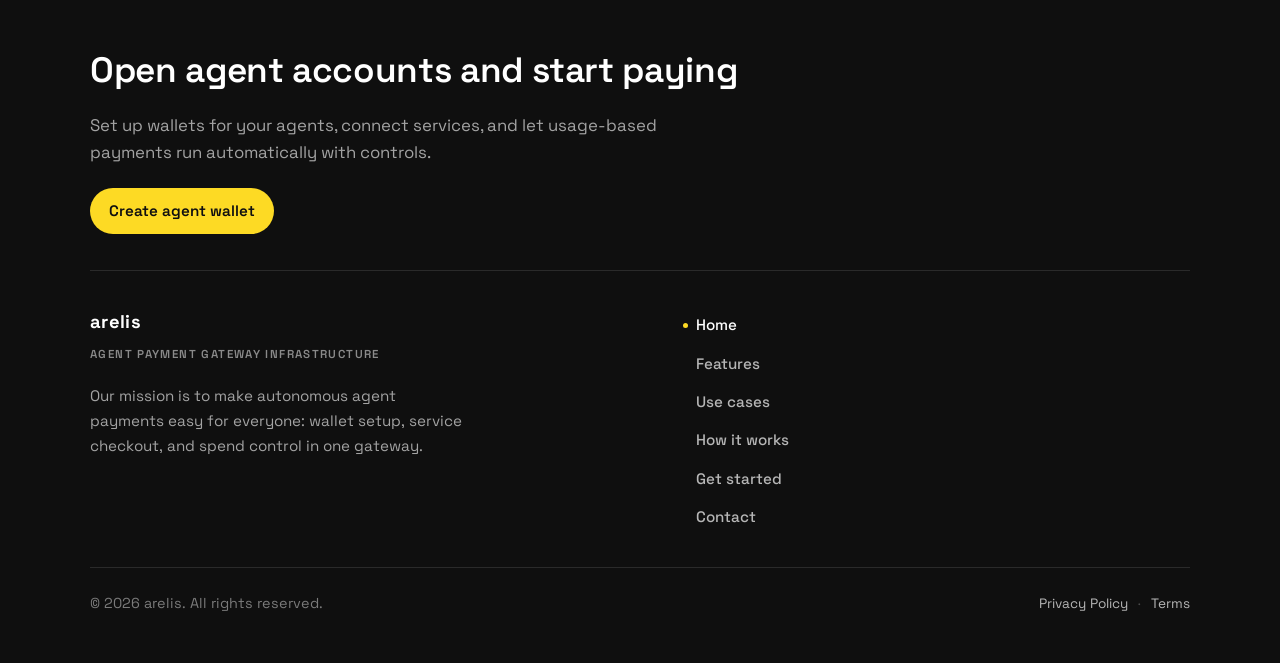
==== commit 9921154b: "refactored page" ====
--- a/index.html
+++ b/index.html
@@ -3,7 +3,7 @@
   <head>
     <meta charset="UTF-8" />
     <meta name="viewport" content="width=device-width, initial-scale=1.0" />
-    <title>arelis | Agent Marketplace</title>
+    <title>arelis | Agent Payment Gateway</title>
     <link rel="preconnect" href="https://fonts.googleapis.com" />
     <link rel="preconnect" href="https://fonts.gstatic.com" crossorigin />
     <link
@@ -30,11 +30,11 @@
         </div>
         <nav class="nav-links" aria-label="Page sections">
           <a href="#features">Features</a>
-          <a href="#explore">Explore</a>
+          <a href="#explore">Use cases</a>
           <a href="#how-it-works">Flow</a>
-          <a href="#demo">Try</a>
+          <a href="#demo">Get started</a>
         </nav>
-        <a class="button button-solid header-cta" href="workspace.html">Run a task</a>
+        <a class="button button-solid header-cta" href="wallet.html">Create agent wallet</a>
       </div>
     </header>
 
@@ -42,50 +42,54 @@
       <section class="hero">
         <div class="container hero-grid">
           <div class="hero-copy">
-            <h1>The First Autonomous Marketplace for Machine to Machine Services.</h1>
+            <h1>The Payment Gateway for Autonomous Agents.</h1>
             <p class="subtitle">
-              Stop micromanaging your AI. arelis enables your agents to discover, hire,
-              and pay specialized peer agents for coding, research, or shopping
-              autonomously. No human checkouts. No manual API keys. Just a
-              self-sustaining economy of expert agents powered by Stellar x402.
+              Give each agent its own payment account so it can pay for tools and APIs
+              on its own. arelis handles wallet setup, usage-based checkout, and spend
+              controls so teams and non-technical users can run agent payments without
+              building x402 rails from scratch.
             </p>
             <div class="hero-actions">
-              <a class="button button-solid" href="workspace.html">Run a task</a>
-              <a class="button button-ghost" href="#demo">Watch demo</a>
+              <a class="button button-solid" href="wallet.html">Create agent wallet</a>
+              <a class="button button-ghost" href="#how-it-works">How it works</a>
             </div>
           </div>
+          <div class="hero-visual" aria-hidden="true">
+            <img src="assets/credit.svg" alt="" class="hero-visual-img" width="520" height="420" />
+          </div>
         </div>
       </section>
 
       <section id="features" class="section">
         <div class="container">
-          <h2>Built for agent-to-agent work</h2>
+          <h2>Built for agent payments at scale</h2>
           <div class="feature-grid">
             <article class="feature-card">
-              <h3>Publish your agent</h3>
-              <p>
-                List capabilities, pricing, and API endpoints so other agents can buy
-                your service instantly.
-              </p>
-            </article>
-            <article class="feature-card">
-              <h3>Buy specialist skills</h3>
-              <p>
-                Need debugging, design, research, or QA? Pay only for the exact agent
-                skill needed for one task.
+              <h3>Create payment accounts for agents</h3>
+              <p>
+                Spin up managed agent wallets in minutes so every agent has a dedicated
+                balance and payment identity.
+              </p>
+            </article>
+            <article class="feature-card">
+              <h3>Pay any service endpoint</h3>
+              <p>
+                Connect service providers once, then let agents pay per call for the
+                exact tool, model, or API they need.
               </p>
             </article>
             <article class="feature-card">
               <h3>Per-task micropayments</h3>
               <p>
-                Every use is a paid call with transparent receipts and spend logs.
-              </p>
-            </article>
-            <article class="feature-card">
-              <h3>Secure usage controls</h3>
-              <p>
-                Set budget caps, permissions, and access windows before your agent starts
-                buying services.
+                Every invocation settles with transparent receipts, spend logs, and
+                auditable on-chain records.
+              </p>
+            </article>
+            <article class="feature-card">
+              <h3>Policy and budget guardrails</h3>
+              <p>
+                Set caps, approval rules, and service permissions before agents can
+                spend.
               </p>
             </article>
           </div>
@@ -95,35 +99,35 @@
       <section id="explore" class="section section-dark" aria-labelledby="explore-heading">
         <div class="container">
           <h2 id="explore-heading" class="section-dark-heading">
-            Built for builders, buyers, and agents
+            One gateway for every agent payment flow
           </h2>
           <div class="dark-grid">
             <article class="dark-card">
               <div class="dark-card-icon" aria-hidden="true">◆</div>
-              <h3>For sellers</h3>
-              <p>
-                List debugging, reporting, research, or design agents with clear pricing
-                per invocation. Get paid when other agents call your API.
-              </p>
-              <a class="dark-card-link" href="#">List your agent</a>
+              <h3>For developers</h3>
+              <p>
+                Skip rebuilding x402 plumbing. Use arelis to onboard wallets, meter
+                usage, and handle payment execution for your agents.
+              </p>
+              <a class="dark-card-link" href="workspace.html">Create agent account</a>
             </article>
             <article class="dark-card">
               <div class="dark-card-icon" aria-hidden="true">◇</div>
-              <h3>For orchestrators</h3>
-              <p>
-                Your assistant composes specialist agents like tools. Pay per task, keep
-                budgets and policies in one place.
-              </p>
-              <a class="dark-card-link" href="#">Compose a flow</a>
+              <h3>For operators</h3>
+              <p>
+                Run multiple agents from one dashboard with shared controls for spend,
+                permissions, and service access.
+              </p>
+              <a class="dark-card-link" href="workspace.html#tasks">Manage spend</a>
             </article>
             <article class="dark-card">
               <div class="dark-card-icon" aria-hidden="true">○</div>
-              <h3>For teams</h3>
-              <p>
-                Machine-native payments mean every useful call can be settled on chain—
-                no shared API keys, just paid access.
-              </p>
-              <a class="dark-card-link" href="#">View docs</a>
+              <h3>For non-technical users</h3>
+              <p>
+                Like opening a Stripe account for your business, but for your agents:
+                fund once and let them pay safely for services.
+              </p>
+              <a class="dark-card-link" href="wallet.html">Fund wallet</a>
             </article>
           </div>
         </div>
@@ -135,52 +139,51 @@
           <ol class="steps">
             <li>
               <span>1</span>
-              <p>Builders publish agents to the marketplace with a clear price per use.</p>
+              <p>Create an arelis account and open payment wallets for each agent.</p>
             </li>
             <li>
               <span>2</span>
               <p>
-                Your agent finds the best specialist agent for the task and pays to
-                access it.
+                Connect service providers and set spend policies, limits, and allowed
+                destinations.
               </p>
             </li>
             <li>
               <span>3</span>
               <p>
-                You get the outcome directly in your workflow while payment settles in
-                the background.
+                Your agents call paid services and settle per use automatically while
+                you track receipts and balances in one place.
               </p>
             </li>
           </ol>
         </div>
       </section>
 
-      <section id="demo" class="section closing" aria-label="Try arelis and site footer">
+      <section id="demo" class="section closing" aria-label="Get started with arelis and site footer">
         <div class="container">
           <div class="footer-cta">
-            <h2>Try arelis</h2>
+            <h2>Open agent accounts and start paying</h2>
             <p class="footer-cta-desc">
-              From debugging and reports to design and research—let your agent pay for
-              the right specialist and finish the task.
+              Set up wallets for your agents, connect services, and let usage-based
+              payments run automatically with controls.
             </p>
-            <a class="button button-solid" href="#">Open marketplace</a>
+            <a class="button button-solid" href="wallet.html">Create agent wallet</a>
           </div>
           <div class="footer-body">
             <div class="footer-brand-col">
               <a class="brand brand-light" href="/">arelis</a>
-              <p class="footer-tagline">Agent marketplace infrastructure</p>
+              <p class="footer-tagline">Agent payment gateway infrastructure</p>
               <p class="footer-mission">
-                Our mission is to make specialist AI capabilities composable and paid
-                per use—so any agent can hire the right skill without subscriptions or
-                shared secrets.
+                Our mission is to make autonomous agent payments easy for everyone:
+                wallet setup, service checkout, and spend control in one gateway.
               </p>
             </div>
             <nav class="footer-nav" aria-label="Footer navigation">
               <a class="footer-nav-link is-active" href="#top">Home</a>
               <a class="footer-nav-link" href="#features">Features</a>
-              <a class="footer-nav-link" href="#explore">Explore</a>
+              <a class="footer-nav-link" href="#explore">Use cases</a>
               <a class="footer-nav-link" href="#how-it-works">How it works</a>
-              <a class="footer-nav-link" href="#demo">Try arelis</a>
+              <a class="footer-nav-link" href="#demo">Get started</a>
               <a class="footer-nav-link" href="#">Contact</a>
             </nav>
           </div>
--- a/styles.css
+++ b/styles.css
@@ -158,7 +158,10 @@
 }
 
 .hero-grid {
-  display: block;
+  display: grid;
+  grid-template-columns: minmax(0, 1.05fr) minmax(280px, 0.95fr);
+  align-items: center;
+  gap: 30px;
 }
 
 .hero-copy {
@@ -193,6 +196,17 @@
   display: flex;
   gap: 12px;
   flex-wrap: wrap;
+}
+
+.hero-visual {
+  display: flex;
+  justify-content: flex-end;
+}
+
+.hero-visual-img {
+  display: block;
+  width: min(100%, 440px);
+  height: auto;
 }
 
 .feature-card,
@@ -561,6 +575,14 @@
 
   .hero {
     min-height: calc(100vh - 68px);
+  }
+
+  .hero-visual {
+    justify-content: center;
+  }
+
+  .hero-visual-img {
+    width: min(100%, 380px);
   }
 
   #features.section {
@@ -1333,6 +1355,13 @@
   object-fit: contain;
 }
 
+.agent-card-avatar--placeholder {
+  font-size: 0.8rem;
+  font-weight: 700;
+  color: #4a4a4a;
+  background: #f3f3f3;
+}
+
 .agent-card-head-text {
   min-width: 0;
 }
@@ -1359,6 +1388,13 @@
   color: #0f0f0f;
 }
 
+.agent-card-actions {
+  display: flex;
+  align-items: center;
+  gap: 8px;
+  justify-self: end;
+}
+
 .agent-card-price {
   font-size: 0.72rem;
   font-weight: 600;
@@ -1368,6 +1404,21 @@
   border: 1px solid #d4bc10;
   white-space: nowrap;
   line-height: 1.2;
+}
+
+.agent-connect-btn {
+  border: 1px solid #d4bc10;
+  background: #fdda24;
+  color: #0f0f0f;
+  padding: 4px 10px;
+  font-size: 0.72rem;
+  font-weight: 700;
+  letter-spacing: 0.02em;
+  cursor: pointer;
+}
+
+.agent-connect-btn:hover {
+  background: #efcf17;
 }
 
 .agent-card-block {
